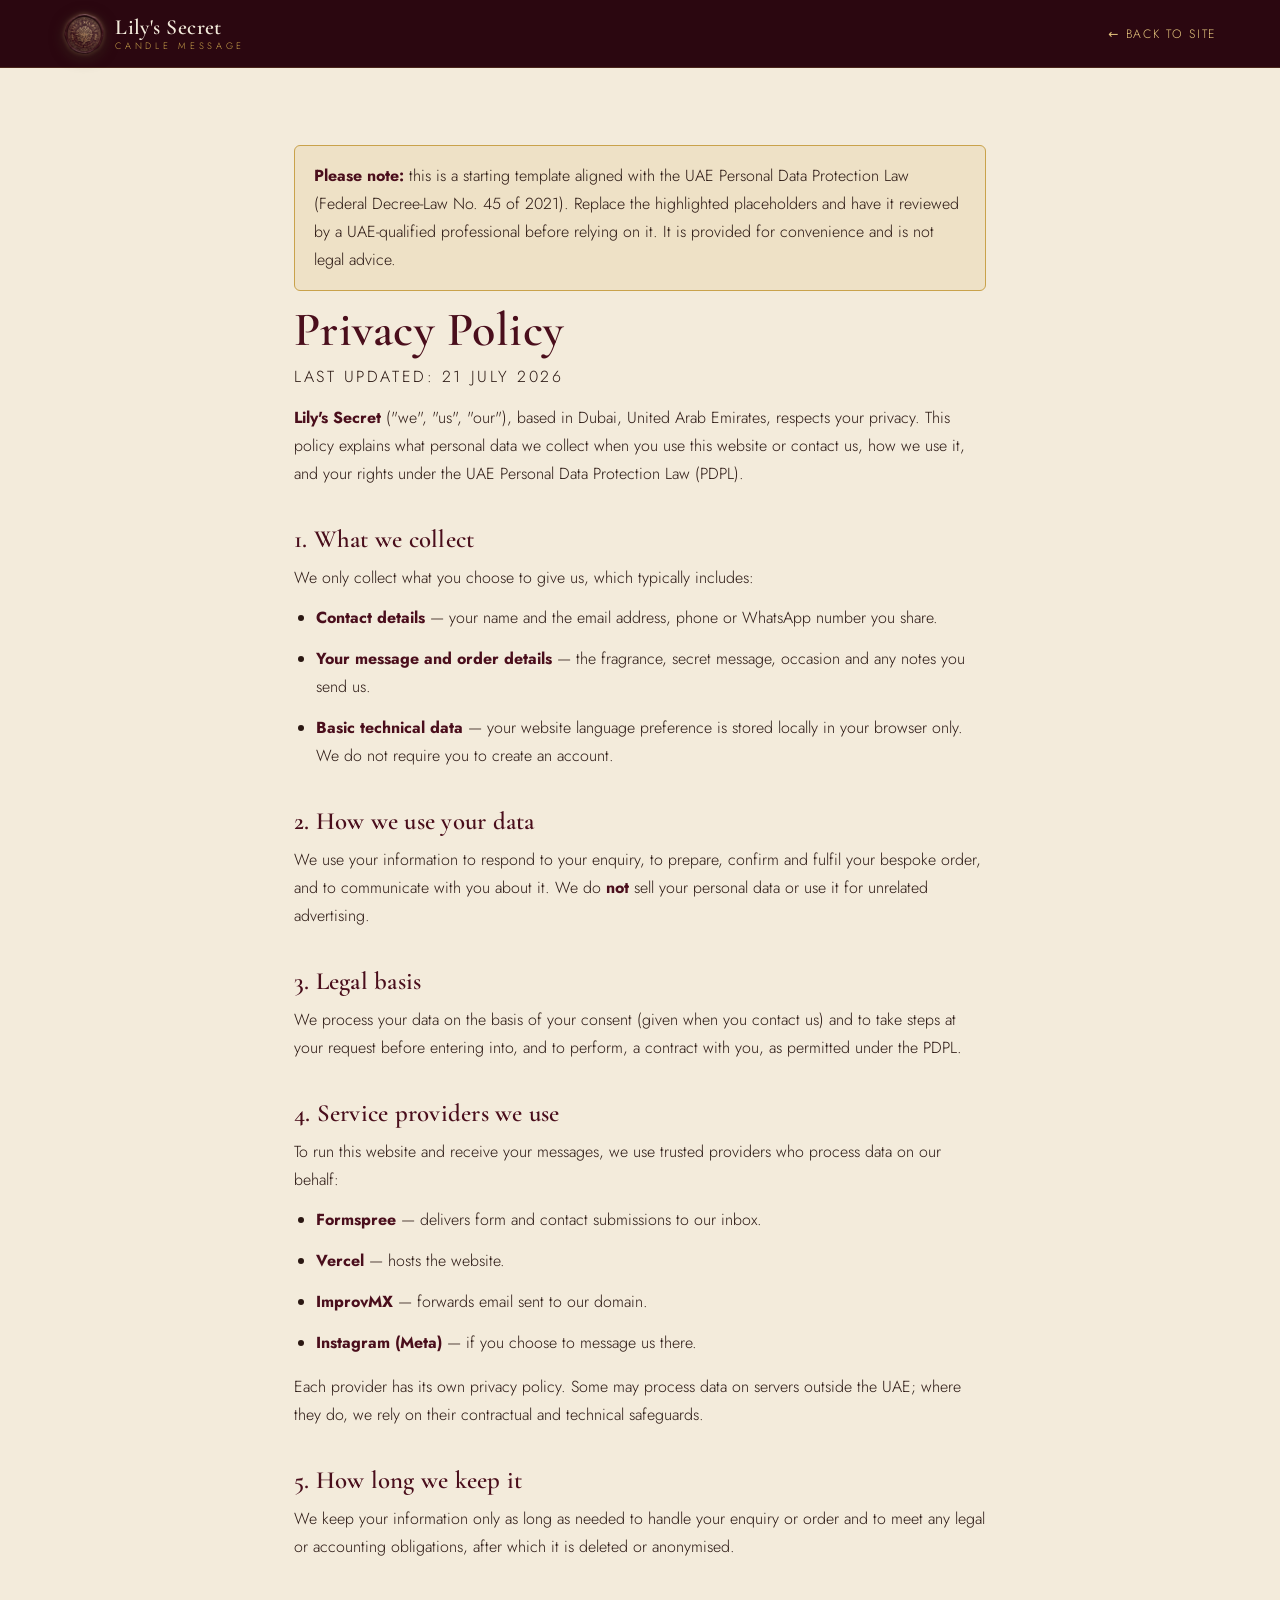
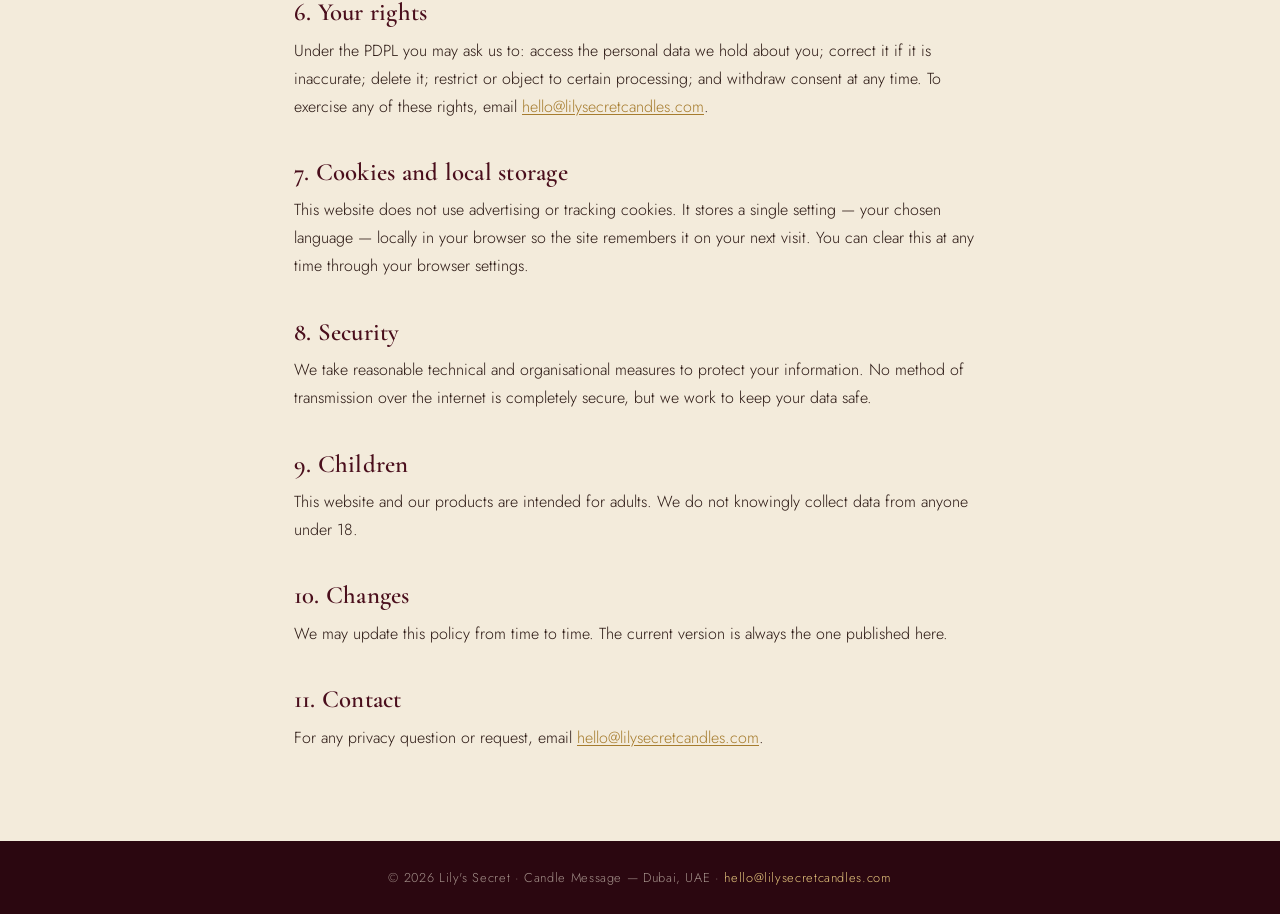
==== privacy.html @ 2958612f "Add SEO foundation, Dubai legal pages, and WhatsApp integration SEO (/seo, /seo-geo, /seo-schema, /a" ====
<!DOCTYPE html>
<html lang="en">
<head>
<meta charset="UTF-8" />
<meta name="viewport" content="width=device-width, initial-scale=1.0" />
<title>Privacy Policy — Lily's Secret</title>
<meta name="description" content="How Lily's Secret collects and uses personal data, in line with the UAE Personal Data Protection Law. Dubai, United Arab Emirates." />
<meta name="robots" content="index, follow" />
<meta name="theme-color" content="#4A0E1C" />
<link rel="canonical" href="https://www.lilysecretcandles.com/privacy.html" />
<link rel="icon" href="assets/images/logo-seal.png" />
<link rel="preconnect" href="https://fonts.googleapis.com" />
<link rel="preconnect" href="https://fonts.gstatic.com" crossorigin />
<link href="https://fonts.googleapis.com/css2?family=Cormorant+Garamond:ital,wght@0,500;0,600;1,500&family=Jost:wght@300;400;500&display=swap" rel="stylesheet" />
<link rel="stylesheet" href="css/styles.css" />
</head>
<body>
<header class="legal-head">
  <a class="brand" href="/" aria-label="Lily's Secret home">
    <span class="brand__seal" aria-hidden="true"><img src="assets/images/logo-seal.png" alt="" /></span>
    <span class="brand__word"><span class="brand__name">Lily's Secret</span><span class="brand__tag">Candle Message</span></span>
  </a>
  <a class="legal-back" href="/">← Back to site</a>
</header>

<main class="legal">
  <div class="legal__wrap">
    <p class="legal__note"><strong>Please note:</strong> this is a starting template aligned with the UAE Personal Data Protection Law (Federal Decree-Law No. 45 of 2021). Replace the highlighted placeholders and have it reviewed by a UAE-qualified professional before relying on it. It is provided for convenience and is not legal advice.</p>

    <h1>Privacy Policy</h1>
    <p class="legal__updated">Last updated: 21 July 2026</p>

    <p><strong>Lily's Secret</strong> ("we", "us", "our"), based in Dubai, United Arab Emirates, respects your privacy. This policy explains what personal data we collect when you use this website or contact us, how we use it, and your rights under the UAE Personal Data Protection Law (PDPL).</p>

    <h2>1. What we collect</h2>
    <p>We only collect what you choose to give us, which typically includes:</p>
    <ul>
      <li><strong>Contact details</strong> — your name and the email address, phone or WhatsApp number you share.</li>
      <li><strong>Your message and order details</strong> — the fragrance, secret message, occasion and any notes you send us.</li>
      <li><strong>Basic technical data</strong> — your website language preference is stored locally in your browser only. We do not require you to create an account.</li>
    </ul>

    <h2>2. How we use your data</h2>
    <p>We use your information to respond to your enquiry, to prepare, confirm and fulfil your bespoke order, and to communicate with you about it. We do <strong>not</strong> sell your personal data or use it for unrelated advertising.</p>

    <h2>3. Legal basis</h2>
    <p>We process your data on the basis of your consent (given when you contact us) and to take steps at your request before entering into, and to perform, a contract with you, as permitted under the PDPL.</p>

    <h2>4. Service providers we use</h2>
    <p>To run this website and receive your messages, we use trusted providers who process data on our behalf:</p>
    <ul>
      <li><strong>Formspree</strong> — delivers form and contact submissions to our inbox.</li>
      <li><strong>Vercel</strong> — hosts the website.</li>
      <li><strong>ImprovMX</strong> — forwards email sent to our domain.</li>
      <li><strong>Instagram (Meta)</strong> — if you choose to message us there.</li>
    </ul>
    <p>Each provider has its own privacy policy. Some may process data on servers outside the UAE; where they do, we rely on their contractual and technical safeguards.</p>

    <h2>5. How long we keep it</h2>
    <p>We keep your information only as long as needed to handle your enquiry or order and to meet any legal or accounting obligations, after which it is deleted or anonymised.</p>

    <h2>6. Your rights</h2>
    <p>Under the PDPL you may ask us to: access the personal data we hold about you; correct it if it is inaccurate; delete it; restrict or object to certain processing; and withdraw consent at any time. To exercise any of these rights, email <a href="mailto:hello@lilysecretcandles.com">hello@lilysecretcandles.com</a>.</p>

    <h2>7. Cookies and local storage</h2>
    <p>This website does not use advertising or tracking cookies. It stores a single setting — your chosen language — locally in your browser so the site remembers it on your next visit. You can clear this at any time through your browser settings.</p>

    <h2>8. Security</h2>
    <p>We take reasonable technical and organisational measures to protect your information. No method of transmission over the internet is completely secure, but we work to keep your data safe.</p>

    <h2>9. Children</h2>
    <p>This website and our products are intended for adults. We do not knowingly collect data from anyone under 18.</p>

    <h2>10. Changes</h2>
    <p>We may update this policy from time to time. The current version is always the one published here.</p>

    <h2>11. Contact</h2>
    <p>For any privacy question or request, email <a href="mailto:hello@lilysecretcandles.com">hello@lilysecretcandles.com</a>.</p>
  </div>
</main>

<footer class="legal-foot">© 2026 Lily's Secret · Candle Message — Dubai, UAE · <a href="mailto:hello@lilysecretcandles.com">hello@lilysecretcandles.com</a></footer>
</body>
</html>
---- css/styles.css ----
/* =========================================================
   LILY'S SECRET — "Sealed-Letter Luxury"
   Deep wine · antique gold · cream · candle-glow
   ========================================================= */

:root{
  /* Brand palette (from brand PDFs) */
  --wine-900:#2B0710;
  --wine-800:#3A0A15;
  --wine-700:#4A0E1C;   /* primary burgundy */
  --wine-600:#5E1626;
  --wine-500:#732033;

  --cream:#F3EBDB;
  --cream-100:#FBF6EC;
  --cream-200:#EDE2CD;

  --gold:#C9A24B;
  --gold-bright:#E6C67E;
  --gold-deep:#A67C2E;

  --ink:#2A1712;        /* warm near-black on cream */
  --ink-soft:#5c463c;

  /* semantic */
  --bg:var(--cream);
  --text:var(--ink);

  --font-display:"Cormorant Garamond", Georgia, serif;
  --font-body:"Jost", system-ui, sans-serif;

  --wrap:1200px;
  --gutter:clamp(20px,5vw,64px);
  --radius:4px;

  --ease:cubic-bezier(.22,.61,.36,1);
  --shadow-soft:0 20px 50px -20px rgba(43,7,16,.35);
  --shadow-lift:0 30px 70px -25px rgba(43,7,16,.5);
}

/* ---------- reset ---------- */
*,*::before,*::after{box-sizing:border-box;margin:0;padding:0}
html{scroll-behavior:smooth;-webkit-text-size-adjust:100%}
@media (prefers-reduced-motion:reduce){html{scroll-behavior:auto}}
body{
  font-family:var(--font-body);
  background:var(--bg);
  color:var(--text);
  line-height:1.65;
  font-weight:300;
  overflow-x:hidden;
  -webkit-font-smoothing:antialiased;
}
img{max-width:100%;display:block;height:auto}
a{color:inherit;text-decoration:none}
button{font-family:inherit;cursor:pointer;border:none;background:none;color:inherit}
::selection{background:var(--gold);color:var(--wine-900)}

/* ---------- type ---------- */
h1,h2,h3,h4{font-family:var(--font-display);font-weight:600;line-height:1.06;letter-spacing:.01em}
em{font-style:italic}

.eyebrow{
  font-family:var(--font-body);
  font-size:.72rem;font-weight:500;
  letter-spacing:.34em;text-transform:uppercase;
  color:var(--gold-deep);
  display:inline-block;
}
.eyebrow--gold{color:var(--gold-bright)}

.seal-text{font-family:var(--font-body);font-size:6.4px;font-weight:500;letter-spacing:2.6px;text-anchor:middle}
.seal-svg{width:100%;height:100%;display:block}

.wrap{max-width:var(--wrap);margin-inline:auto;padding-inline:var(--gutter);width:100%}

/* ---------- buttons ---------- */
.btn{
  display:inline-flex;align-items:center;gap:.5em;
  font-family:var(--font-body);font-weight:500;
  font-size:.82rem;letter-spacing:.13em;text-transform:uppercase;
  padding:1.05em 1.9em;border-radius:var(--radius);
  transition:transform .4s var(--ease), box-shadow .4s var(--ease), background .4s var(--ease), color .4s var(--ease);
  position:relative;white-space:nowrap;
}
.btn--gold{
  background:linear-gradient(160deg,var(--gold-bright),var(--gold) 55%,var(--gold-deep));
  color:var(--wine-900);
  box-shadow:0 10px 26px -10px rgba(166,124,46,.7);
}
.btn--gold:hover{transform:translateY(-3px);box-shadow:0 18px 40px -12px rgba(166,124,46,.85)}
.btn--ghost{
  border:1px solid var(--wine-700);color:var(--wine-700);
}
.btn--ghost:hover{background:var(--wine-700);color:var(--cream);transform:translateY(-3px)}
.btn--ghost-light{border-color:var(--gold);color:var(--gold-bright)}
.btn--ghost-light:hover{background:var(--gold);color:var(--wine-900)}
.btn:focus-visible,a:focus-visible,input:focus-visible,textarea:focus-visible,button:focus-visible{
  outline:2px solid var(--gold-bright);outline-offset:3px;
}

/* ---------- reveal animation (progressive enhancement) ---------- */
/* Only hide when JS is active, so no-JS / JS-error users still see content */
.js .reveal{opacity:0;transform:translateY(28px);transition:opacity .9s var(--ease), transform .9s var(--ease)}
.js .reveal.in{opacity:1;transform:none}
@media (prefers-reduced-motion:reduce){.js .reveal{opacity:1;transform:none;transition:none}}

/* =========================================================
   RIBBON
   ========================================================= */
.ribbon{
  background:linear-gradient(90deg,var(--wine-800),var(--wine-600),var(--wine-800));
  color:var(--cream);position:relative;z-index:60;
  font-size:.8rem;letter-spacing:.04em;
  border-bottom:1px solid rgba(201,162,75,.28);
}
.ribbon__inner{
  display:flex;align-items:center;justify-content:center;gap:.7em;
  padding:.6em 2.6em;text-align:center;flex-wrap:wrap;
}
.ribbon__spark{color:var(--gold-bright)}
.ribbon strong{color:var(--gold-bright);font-weight:600}
.ribbon__link{
  color:var(--gold-bright);border-bottom:1px solid currentColor;padding-bottom:1px;
  font-weight:500;transition:color .3s;
}
.ribbon__link:hover{color:#fff}
.ribbon__close{
  position:absolute;right:.7em;top:50%;transform:translateY(-50%);
  color:var(--cream);font-size:1.3rem;line-height:1;opacity:.6;transition:opacity .3s;
  width:1.6em;height:1.6em;
}
.ribbon__close:hover{opacity:1}
.ribbon.hide{display:none}

/* =========================================================
   HEADER
   ========================================================= */
.header{
  position:sticky;top:0;z-index:50;
  background:rgba(74,14,28,.0);
  transition:background .5s var(--ease), box-shadow .5s var(--ease), padding .4s var(--ease);
}
.header.scrolled{
  background:rgba(43,7,16,.92);
  backdrop-filter:blur(12px);
  box-shadow:0 12px 30px -18px rgba(0,0,0,.7);
  border-bottom:1px solid rgba(201,162,75,.18);
}
.header__inner{
  max-width:1320px;margin-inline:auto;padding:1.1rem var(--gutter);
  display:flex;align-items:center;gap:2rem;
}
.brand{display:flex;align-items:center;gap:.7rem}
.brand__seal{width:46px;height:46px;flex:none;filter:drop-shadow(0 3px 8px rgba(0,0,0,.4)) drop-shadow(0 0 2px rgba(230,198,126,.4))}
.brand__seal img,.summary__seal img,.footer .brand__seal img{width:100%;height:100%;object-fit:contain;display:block}
.brand__seal--lg{width:92px;height:92px}
.brand__word{display:flex;flex-direction:column;line-height:1}
/* Header sits on cream at the very top, then flips to a dark bar once scrolled.
   Text colour flips with it so it's always legible. */
.brand__name{font-family:var(--font-display);font-weight:600;font-size:1.35rem;color:var(--wine-700);letter-spacing:.02em;transition:color .5s var(--ease)}
.header.scrolled .brand__name{color:var(--cream)}
.brand__tag{font-size:.58rem;letter-spacing:.4em;text-transform:uppercase;color:var(--gold-deep);margin-top:.25em;transition:color .5s var(--ease)}
.header.scrolled .brand__tag{color:var(--gold)}

.nav{display:flex;gap:2rem;margin-inline-start:auto}
.nav a{
  font-size:.82rem;letter-spacing:.1em;text-transform:uppercase;color:var(--wine-700);
  opacity:.9;position:relative;padding:.3em 0;transition:opacity .3s,color .5s var(--ease);
}
.header.scrolled .nav a{color:var(--cream);opacity:.82}
.nav a::after{content:"";position:absolute;left:0;bottom:0;width:0;height:1px;background:var(--gold);transition:width .35s var(--ease)}
.nav a:hover{opacity:1}
.nav a:hover::after{width:100%}
.header__cta{padding:.8em 1.4em;font-size:.74rem}

.nav-toggle{display:none;flex-direction:column;gap:5px;width:34px;height:34px;justify-content:center;align-items:center;margin-left:auto}
.nav-toggle span{width:24px;height:2px;background:var(--wine-700);transition:transform .35s var(--ease),opacity .3s,background .5s var(--ease)}
.header.scrolled .nav-toggle span{background:var(--cream)}
.nav-toggle[aria-expanded="true"] span:nth-child(1){transform:translateY(7px) rotate(45deg)}
.nav-toggle[aria-expanded="true"] span:nth-child(2){opacity:0}
.nav-toggle[aria-expanded="true"] span:nth-child(3){transform:translateY(-7px) rotate(-45deg)}

.nav-mobile{
  display:none;flex-direction:column;gap:.2rem;
  background:rgba(43,7,16,.98);backdrop-filter:blur(12px);
  padding:0 var(--gutter);max-height:0;overflow:hidden;transition:max-height .45s var(--ease),padding .45s var(--ease);
  border-bottom:1px solid rgba(201,162,75,.18);
}
.nav-mobile.open{max-height:460px;padding:1rem var(--gutter) 2rem}
.nav-mobile a{padding:.9rem 0;color:var(--cream);letter-spacing:.1em;text-transform:uppercase;font-size:.9rem;border-bottom:1px solid rgba(201,162,75,.12)}
.nav-mobile .btn{margin-top:1.2rem;justify-content:center}

/* ---------- Language switcher ---------- */
.lang{position:relative}
.lang__btn{
  display:flex;align-items:center;gap:.45rem;
  padding:.5rem .7rem;border:1px solid rgba(74,14,28,.25);border-radius:40px;
  color:var(--wine-700);font-size:.74rem;font-weight:500;letter-spacing:.06em;
  transition:color .5s var(--ease),border-color .5s var(--ease),background .3s;
}
.header.scrolled .lang__btn{color:var(--cream);border-color:rgba(201,162,75,.35)}
.lang__btn:hover{border-color:var(--gold)}
.lang__globe{width:16px;height:16px;flex:none}
.lang__cur{min-width:1.4em;text-align:center}
.lang__chev{width:9px;height:6px;transition:transform .3s var(--ease)}
.lang.open .lang__chev{transform:rotate(180deg)}
.lang__menu{
  position:absolute;top:calc(100% + .6rem);inset-inline-end:0;z-index:70;
  min-width:170px;list-style:none;
  background:var(--wine-900);border:1px solid rgba(201,162,75,.35);border-radius:8px;
  padding:.4rem;box-shadow:var(--shadow-lift);
  opacity:0;visibility:hidden;transform:translateY(-8px);
  transition:opacity .28s var(--ease),transform .28s var(--ease),visibility .28s;
}
.lang.open .lang__menu{opacity:1;visibility:visible;transform:none}
.lang__menu button{
  display:block;width:100%;text-align:start;
  padding:.62rem .8rem;border-radius:5px;color:rgba(243,235,219,.82);
  font-size:.9rem;letter-spacing:.02em;transition:background .2s,color .2s;
}
.lang__menu button:hover{background:rgba(201,162,75,.14);color:var(--gold-bright)}
.lang__menu button[aria-selected="true"]{color:var(--wine-900);background:linear-gradient(160deg,var(--gold-bright),var(--gold))}

/* =========================================================
   HERO
   ========================================================= */
.hero{
  position:relative;background:var(--wine-800);color:var(--cream);
  overflow:hidden;isolation:isolate;
  padding:clamp(3rem,7vw,6rem) 0 clamp(4rem,8vw,7rem);
  margin-top:-1px;
}
.hero__glow{
  position:absolute;inset:0;z-index:-2;
  background:
    radial-gradient(60% 55% at 72% 38%, rgba(230,198,126,.22), transparent 60%),
    radial-gradient(80% 80% at 20% 0%, rgba(115,32,51,.55), transparent 60%),
    linear-gradient(180deg,var(--wine-900),var(--wine-800) 45%,var(--wine-700));
}
.hero__grain,.secret__grain,.craft__grain,.create__grain,.footer__grain{
  position:absolute;inset:0;z-index:-1;pointer-events:none;opacity:.5;
  background-image:url("data:image/svg+xml,%3Csvg xmlns='http://www.w3.org/2000/svg' width='140' height='140'%3E%3Cfilter id='n'%3E%3CfeTurbulence type='fractalNoise' baseFrequency='.9' numOctaves='2'/%3E%3C/filter%3E%3Crect width='100%25' height='100%25' filter='url(%23n)' opacity='.5'/%3E%3C/svg%3E");
  mix-blend-mode:overlay;
}
.hero__inner{
  max-width:1320px;margin-inline:auto;padding-inline:var(--gutter);
  display:grid;grid-template-columns:1.05fr .95fr;gap:clamp(2rem,5vw,5rem);align-items:center;
}
.hero__copy{max-width:36ch}
.hero__title{
  font-size:clamp(2.7rem,6vw,5.2rem);font-weight:500;margin:1rem 0 1.4rem;
  letter-spacing:.005em;
}
.hero__title em{color:var(--gold-bright);font-weight:500}
.hero__lead{font-size:clamp(1.02rem,1.3vw,1.22rem);color:rgba(243,235,219,.82);max-width:44ch;font-weight:300}
.hero__actions{display:flex;gap:1rem;margin:2.2rem 0 2rem;flex-wrap:wrap}
.hero__seals{display:flex;align-items:center;gap:1rem;font-size:.72rem;letter-spacing:.22em;text-transform:uppercase;color:rgba(230,198,126,.75)}
.hero__seals i{opacity:.5}

.hero__media{position:relative}
.hero__frame{
  position:relative;border-radius:6px;overflow:hidden;
  border:1px solid rgba(201,162,75,.35);
  box-shadow:var(--shadow-lift), 0 0 0 8px rgba(201,162,75,.06);
  aspect-ratio:4/5;
}
.hero__frame::after{content:"";position:absolute;inset:0;background:radial-gradient(70% 50% at 50% 30%,transparent,rgba(43,7,16,.35));pointer-events:none}
.hero__frame img{width:100%;height:100%;object-fit:cover;object-position:center 42%}
.hero__cap{
  position:absolute;bottom:-1.1rem;left:50%;transform:translateX(-50%);
  background:var(--wine-900);border:1px solid rgba(201,162,75,.4);
  color:var(--gold-bright);font-size:.66rem;letter-spacing:.24em;text-transform:uppercase;
  padding:.6em 1.4em;border-radius:40px;white-space:nowrap;box-shadow:var(--shadow-soft);
}

/* =========================================================
   SECTIONS (shared)
   ========================================================= */
.section{padding:clamp(4.5rem,9vw,8rem) 0;position:relative}
.section__head{max-width:60ch;margin:0 auto clamp(2.5rem,5vw,4rem);text-align:center}
.section__title{font-size:clamp(2.1rem,4.6vw,3.6rem);margin:.6rem 0 .8rem;color:var(--wine-700)}
.section__sub{color:var(--ink-soft);font-size:1.06rem;max-width:52ch;margin-inline:auto}
.section__head--light .section__title{color:var(--cream)}
.section__head--light .section__sub{color:rgba(243,235,219,.8)}

/* ---------- Promise ---------- */
.promise{background:var(--cream)}
.pillars{display:grid;grid-template-columns:repeat(3,1fr);gap:clamp(1.5rem,3vw,2.5rem)}
.pillar{text-align:center;padding:2.5rem 1.5rem;position:relative}
.pillar::before{content:"";position:absolute;inset:0;border:1px solid var(--cream-200);border-radius:var(--radius);transition:border-color .4s,transform .4s,box-shadow .4s}
.pillar:hover::before{border-color:var(--gold);transform:translateY(-4px);box-shadow:var(--shadow-soft)}
.pillar__icon{
  width:76px;height:76px;margin:0 auto 1.4rem;border-radius:50%;
  background:radial-gradient(circle at 35% 30%,var(--wine-600),var(--wine-800));
  display:grid;place-items:center;color:var(--gold-bright);
  border:1px solid rgba(201,162,75,.5);box-shadow:inset 0 0 20px rgba(0,0,0,.3);
}
.pillar__icon svg{width:40px;height:40px}
.pillar h3{font-size:1.6rem;color:var(--wine-700);margin-bottom:.5rem}
.pillar p{color:var(--ink-soft);max-width:26ch;margin-inline:auto}

/* =========================================================
   THE SECRET — interactive
   ========================================================= */
.secret{background:var(--wine-800);color:var(--cream);overflow:hidden;isolation:isolate}
.secret__grain{opacity:.4}
.secret__wrap{position:relative}
.reveal-lab{
  display:grid;grid-template-columns:minmax(0,420px) 1fr;gap:clamp(2rem,5vw,5rem);
  align-items:center;max-width:960px;margin-inline:auto;
}

/* candle illustration — realistic lit jar candle */
.candle{position:relative;width:min(300px,74vw);margin:0 auto;aspect-ratio:3/4}

/* ambient warm glow cast when lit */
.candle__glow{
  position:absolute;left:50%;top:32%;width:160%;height:125%;
  transform:translate(-50%,-50%);z-index:0;border-radius:50%;pointer-events:none;
  background:radial-gradient(closest-side,rgba(255,180,86,.42),rgba(255,150,60,.14) 46%,transparent 72%);
  opacity:0;transition:opacity 1.3s var(--ease);filter:blur(4px);
}
.candle.lit .candle__glow{opacity:1}

/* glass jar */
.candle__jar{
  position:absolute;left:0;right:0;bottom:0;top:15%;z-index:2;
  border-radius:16px 16px 22px 22px/12px 12px 30px 30px;
}
.candle__inner{
  position:absolute;inset:0;overflow:hidden;border-radius:inherit;
  background:linear-gradient(100deg,rgba(255,255,255,.16),rgba(255,255,255,.03) 22%,rgba(255,255,255,.12) 50%,rgba(255,255,255,.02) 74%,rgba(255,255,255,.10));
  border:1.5px solid rgba(255,255,255,.22);
  box-shadow:inset 0 0 30px rgba(255,255,255,.05), var(--shadow-lift);
}

/* wax body */
.candle__wax{
  position:absolute;left:0;right:0;bottom:0;height:80%;
  background:linear-gradient(180deg,#f3e7ce 0%,#eaddbf 46%,#e0d0ac 100%);
  box-shadow:inset 16px 0 26px rgba(255,246,224,.55),inset -16px 0 26px rgba(150,110,60,.16);
  transition:filter 1.2s var(--ease);
}
.candle.lit .candle__wax{filter:brightness(1.07) saturate(1.05)}
.candle__wax::before{
  content:"";position:absolute;top:-4%;left:0;right:0;height:9%;border-radius:50%;
  background:radial-gradient(ellipse at 50% 60%,#f7ecd6,#e7d6b4 72%,#d8c49c);
}

/* molten pool at the wax surface */
.candle__pool{
  position:absolute;top:-3%;left:16%;right:16%;height:10%;border-radius:50%;z-index:2;
  background:radial-gradient(ellipse at 50% 45%,#f6ecd6,#e4d2ac 70%,#d3bd93);
  box-shadow:inset 0 2px 5px rgba(150,110,60,.35);
  transition:background 1s,box-shadow 1s;
}
.candle.lit .candle__pool{
  background:radial-gradient(ellipse at 50% 45%,#fff2d4,#f0dcac 58%,#e2c78d);
  box-shadow:inset 0 2px 7px rgba(150,100,50,.4),0 0 20px rgba(255,190,110,.55);
}

/* burgundy label on the glass */
.candle__label{
  position:absolute;left:50%;top:37%;transform:translateX(-50%);z-index:3;
  width:62%;text-align:center;border:1.5px solid var(--gold);border-radius:3px;
  background:linear-gradient(160deg,#5b1224,#401019);color:var(--gold-bright);padding:.7rem .5rem;
  box-shadow:0 2px 10px rgba(0,0,0,.28);transition:opacity .8s var(--ease);
}
.candle.lit .candle__label{opacity:0}
.candle__label-brand{font-size:.5rem;letter-spacing:.24em;display:block;margin-bottom:.4rem;color:var(--gold)}
.candle__label-line{font-family:var(--font-display);font-size:.66rem;line-height:1.25;text-transform:uppercase;letter-spacing:.05em}

/* the revealed secret message */
.candle__msg{
  position:absolute;left:50%;bottom:16%;transform:translateX(-50%);z-index:4;
  width:84%;text-align:center;color:var(--wine-800);
  opacity:0;transition:opacity .5s var(--ease);   /* fast, crisp fade-out on blow-out */
  padding:1.2rem .6rem;border-radius:46%/38%;
  background:radial-gradient(58% 92% at 50% 50%,rgba(255,243,214,.99),rgba(255,239,203,.82) 48%,rgba(255,239,203,.35) 68%,transparent 82%);
}
.candle.lit .candle__msg{opacity:1;transition:opacity 1.1s var(--ease) .9s}  /* slow, delayed reveal */
.candle__fleur{color:var(--wine-600);font-size:1rem;display:block;line-height:1}
.candle__message{font-family:var(--font-display);font-style:italic;font-size:1.16rem;line-height:1.34;margin:.4rem 0;color:var(--wine-800)}

/* glass rim (the opening) */
.candle__rim{
  position:absolute;top:-1.5%;left:4%;right:4%;height:8%;z-index:5;border-radius:50%;
  background:linear-gradient(180deg,rgba(255,255,255,.32),rgba(255,255,255,.04));
  border:1.5px solid rgba(255,255,255,.28);
  box-shadow:inset 0 3px 6px rgba(255,255,255,.3),inset 0 -5px 9px rgba(120,80,40,.16);
}
/* glass front reflections */
.candle__gloss{
  position:absolute;inset:0;z-index:6;border-radius:inherit;pointer-events:none;
  background:
    linear-gradient(90deg,rgba(255,255,255,.4),rgba(255,255,255,0) 9%),
    linear-gradient(90deg,rgba(255,255,255,0) 84%,rgba(255,255,255,.1) 91%,rgba(255,255,255,0));
  opacity:.8;
}

/* wick */
.candle__wick{
  position:absolute;left:50%;top:14%;transform:translateX(-50%);z-index:5;
  width:3px;height:6%;border-radius:2px;background:linear-gradient(#241610,#4a2f1c);
}

/* flame */
.candle__flame{
  position:absolute;left:50%;top:1%;transform:translateX(-50%) scale(0);
  transform-origin:bottom center;transition:transform .5s var(--ease);z-index:5;
  width:26px;height:54px;pointer-events:none;
}
.candle.lit .candle__flame{transform:translateX(-50%) scale(1)}
.candle__flame::before{
  content:"";position:absolute;left:50%;top:44%;transform:translate(-50%,-50%);
  width:130px;height:155px;border-radius:50%;
  background:radial-gradient(circle,rgba(255,174,74,.5),rgba(255,140,44,.13) 46%,transparent 70%);
  filter:blur(3px);
}
.candle__flame i{
  position:absolute;inset:0;border-radius:50% 50% 50% 50%/62% 62% 40% 40%;
  background:radial-gradient(ellipse at 50% 74%,#fff 0 7%,#ffe6a0 20%,#ffb43c 48%,#ff7a1a 72%,#dd460d 94%);
  box-shadow:0 -2px 12px rgba(255,150,40,.6);
  animation:flick 1.4s ease-in-out infinite alternate;transform-origin:50% 92%;
}
.candle__flame i::after{
  content:"";position:absolute;left:50%;bottom:0;transform:translateX(-50%);
  width:54%;height:30%;border-radius:50%;
  background:radial-gradient(ellipse at 50% 35%,rgba(130,170,255,.85),rgba(90,130,255,.2) 68%,transparent);
  mix-blend-mode:screen;
}
@keyframes flick{
  0%{transform:scaleY(1) scaleX(1) rotate(-1.5deg);opacity:.95}
  50%{transform:scaleY(1.09) scaleX(.93) rotate(1.5deg);opacity:1}
  100%{transform:scaleY(.97) scaleX(1.03) rotate(-1deg);opacity:.9}
}
@media (prefers-reduced-motion:reduce){.candle__flame i{animation:none}.candle__msg{transition-duration:.4s}}

.reveal-lab__side{max-width:40ch}
.reveal-lab__hint{color:var(--gold-bright);font-family:var(--font-display);font-style:italic;font-size:1.5rem;margin-bottom:1.2rem}
.reveal-lab__side .btn{margin-right:.6rem;margin-bottom:1.6rem}
.reveal-lab__list{list-style:none;display:grid;gap:.7rem;margin:.5rem 0 1.4rem;border-top:1px solid rgba(201,162,75,.22);padding-top:1.4rem}
.reveal-lab__list li{font-family:var(--font-display);font-style:italic;font-size:1.05rem;color:rgba(243,235,219,.82);padding-left:1.4rem;position:relative}
.reveal-lab__list li::before{content:"⚜";position:absolute;left:0;color:var(--gold);font-size:.8rem;top:.15em}
.reveal-lab__note{font-size:.85rem;color:rgba(243,235,219,.55);letter-spacing:.02em}

/* real message-disc photography */
.disc-gallery{
  display:grid;grid-template-columns:repeat(3,1fr);gap:clamp(1rem,2.5vw,1.8rem);
  max-width:960px;margin:clamp(3rem,6vw,5rem) auto 0;
}
.disc{position:relative;border-radius:8px;overflow:hidden;border:1px solid rgba(201,162,75,.3);background:var(--cream-100);box-shadow:var(--shadow-lift);transition:transform .45s var(--ease),border-color .45s}
.disc:hover{transform:translateY(-6px);border-color:var(--gold)}
.disc img{width:100%;aspect-ratio:4/5;object-fit:cover;object-position:center}
.disc figcaption{
  position:absolute;left:0;right:0;bottom:0;
  padding:1.4rem 1rem .9rem;
  font-family:var(--font-display);font-style:italic;font-size:1.02rem;line-height:1.3;
  color:var(--cream);text-align:center;
  background:linear-gradient(to top,rgba(43,7,16,.92),rgba(43,7,16,.55) 60%,transparent);
}

/* =========================================================
   HOW IT WORKS
   ========================================================= */
.how{background:var(--cream-100)}
.how__grid{display:grid;grid-template-columns:1fr 1fr;gap:clamp(2rem,5vw,4.5rem);align-items:center}
.steps{list-style:none;display:grid;gap:1.4rem}
.step{
  display:flex;gap:1.5rem;align-items:flex-start;padding:1.7rem;
  background:var(--cream);border:1px solid var(--cream-200);border-radius:var(--radius);
  transition:transform .4s var(--ease),box-shadow .4s var(--ease),border-color .4s;
}
.step:hover{transform:translateX(6px);box-shadow:var(--shadow-soft);border-color:var(--gold)}
.step__num{
  font-family:var(--font-display);font-size:1.9rem;color:var(--gold);line-height:1;font-weight:500;
  flex:none;letter-spacing:.08em;min-width:2.6rem;padding-top:.15rem;
  display:flex;flex-direction:column;align-items:center;gap:.55rem;
}
.step__num::after{content:"";width:1.5rem;height:1px;background:var(--gold);opacity:.5}
.step h3{font-size:1.45rem;color:var(--wine-700);margin-bottom:.25rem}
.step p{color:var(--ink-soft);font-size:.98rem}
.how__media{border-radius:6px;overflow:hidden;box-shadow:var(--shadow-lift);border:1px solid var(--cream-200)}
.how__media img{width:100%}

/* =========================================================
   FRAGRANCES
   ========================================================= */
.fragrances{background:var(--cream)}
.frag-grid{display:grid;grid-template-columns:repeat(4,1fr);gap:1.2rem}
.frag{
  position:relative;padding:2.2rem 1.6rem;border-radius:var(--radius);
  background:var(--cream-100);border:1px solid var(--cream-200);
  overflow:hidden;transition:transform .45s var(--ease),box-shadow .45s var(--ease),border-color .45s;
}
.frag::after{content:"";position:absolute;left:0;right:0;bottom:0;height:3px;background:linear-gradient(90deg,var(--gold-deep),var(--gold-bright));transform:scaleX(0);transform-origin:left;transition:transform .5s var(--ease)}
.frag:hover{transform:translateY(-6px);box-shadow:var(--shadow-lift);border-color:transparent}
.frag:hover::after{transform:scaleX(1)}
.frag__ico{
  width:60px;height:60px;border-radius:50%;margin-bottom:1.2rem;
  background:radial-gradient(circle at 35% 30%,var(--wine-600),var(--wine-800));
  border:1px solid rgba(201,162,75,.45);display:grid;place-items:center;color:var(--gold-bright);
  box-shadow:inset 0 0 16px rgba(0,0,0,.35);
}
.frag__ico svg{width:32px;height:32px}
.frag__name{font-size:1.5rem;color:var(--wine-700);line-height:1.05}
.frag__fam{font-size:.64rem;letter-spacing:.2em;text-transform:uppercase;color:var(--gold-deep);margin:.4rem 0 .8rem;display:block}
.frag__desc{font-size:.92rem;color:var(--ink-soft)}
.frag__alt{font-family:var(--font-display);font-style:italic;color:var(--gold-deep);font-size:.9rem;margin-top:.9rem;opacity:.8}

/* =========================================================
   CRAFT
   ========================================================= */
.craft{background:var(--wine-800);color:var(--cream);overflow:hidden;isolation:isolate}
.craft__grain{opacity:.4}
.craft__wrap{position:relative;display:grid;grid-template-columns:1fr 1fr;gap:clamp(2rem,5vw,4.5rem);align-items:center}
.craft__intro{max-width:44ch}
/* Craft sits on a dark background — its heading/sub must be light, not the default wine */
.craft__intro .section__title{color:var(--cream)}
.craft__intro .section__sub{color:rgba(243,235,219,.82)}
.craft__photo{margin-top:2rem;border-radius:6px;overflow:hidden;border:1px solid rgba(201,162,75,.4);box-shadow:var(--shadow-lift)}
.craft__photo img{width:100%;height:auto;display:block}
.craft__list{display:grid;gap:1rem}
.craft__item{
  display:grid;grid-template-columns:auto 1fr;gap:1.2rem 1.4rem;align-items:baseline;
  padding:1.6rem 1.8rem;border:1px solid rgba(201,162,75,.22);border-radius:var(--radius);
  background:rgba(255,255,255,.02);transition:border-color .4s,background .4s,transform .4s;
}
.craft__item:hover{border-color:var(--gold);background:rgba(201,162,75,.06);transform:translateX(6px)}
.craft__k{font-family:var(--font-display);font-size:1.4rem;color:var(--gold);grid-row:span 2}
.craft__item h3{font-size:1.35rem;color:var(--cream)}
.craft__item p{color:rgba(243,235,219,.72);font-size:.95rem;grid-column:2}

/* =========================================================
   OCCASIONS
   ========================================================= */
.occasions{background:var(--cream)}
.occ-grid{display:grid;grid-template-columns:repeat(3,1fr);gap:1.2rem}
.occ{
  display:flex;gap:1.3rem;align-items:center;padding:1.7rem 1.8rem;
  background:var(--wine-700);color:var(--cream);border-radius:var(--radius);
  transition:transform .45s var(--ease),box-shadow .45s var(--ease);
  position:relative;overflow:hidden;
}
.occ::before{content:"";position:absolute;inset:0;background:radial-gradient(120% 80% at 100% 0%,rgba(201,162,75,.18),transparent 60%);opacity:0;transition:opacity .45s}
.occ:hover{transform:translateY(-5px);box-shadow:var(--shadow-lift)}
.occ:hover::before{opacity:1}
.occ__ico{width:52px;height:52px;flex:none;border-radius:50%;border:1px solid var(--gold);display:grid;place-items:center;color:var(--gold-bright)}
.occ__ico svg{width:30px;height:30px}
.occ h3{font-size:1.35rem;color:var(--gold-bright);position:relative}
.occ p{font-size:.9rem;color:rgba(243,235,219,.78);position:relative}

/* =========================================================
   CREATE / BUILDER
   ========================================================= */
.create{background:var(--wine-900);color:var(--cream);overflow:hidden;isolation:isolate}
.create__grain{opacity:.4}
.builder{display:grid;grid-template-columns:1fr minmax(300px,360px);gap:clamp(1.6rem,4vw,3rem);align-items:start;position:relative}
.builder__main{display:grid;gap:1.4rem}
.bstep{
  border:1px solid rgba(201,162,75,.25);border-radius:6px;padding:1.8rem clamp(1.2rem,2.5vw,2rem);
  background:rgba(255,255,255,.02);
}
.bstep legend{
  font-family:var(--font-display);font-size:1.6rem;color:var(--cream);padding:0 .5rem;
  display:flex;align-items:baseline;gap:.8rem;
}
.bstep__k{font-family:var(--font-body);font-size:.66rem;letter-spacing:.26em;text-transform:uppercase;color:var(--gold-bright)}

.chip-grid{display:grid;grid-template-columns:repeat(auto-fill,minmax(150px,1fr));gap:.7rem;margin-top:1.3rem}
.chip-grid--msg{grid-template-columns:repeat(auto-fill,minmax(230px,1fr))}
.chip-grid--occ{grid-template-columns:repeat(auto-fill,minmax(120px,1fr))}
.chip{
  text-align:left;padding:.95rem 1.1rem;border:1px solid rgba(201,162,75,.3);border-radius:4px;
  background:rgba(255,255,255,.02);color:var(--cream);transition:border-color .3s,background .3s,transform .3s;
  display:flex;flex-direction:column;gap:.2rem;
}
.chip:hover{border-color:var(--gold);transform:translateY(-2px)}
.chip[aria-pressed="true"]{background:linear-gradient(160deg,rgba(201,162,75,.22),rgba(201,162,75,.08));border-color:var(--gold-bright);box-shadow:0 0 0 1px var(--gold-bright) inset}
.chip__t{font-family:var(--font-display);font-size:1.2rem;line-height:1.1}
.chip__s{font-size:.6rem;letter-spacing:.16em;text-transform:uppercase;color:var(--gold-bright);opacity:.85}
.chip--msg .chip__t{font-style:italic;font-size:1.02rem}
.chip--occ{align-items:center;text-align:center}
.chip--occ .chip__t{font-size:1.05rem}

/* fields */
.field{display:flex;flex-direction:column;gap:.45rem;margin-top:1.3rem}
.field__label{font-size:.68rem;letter-spacing:.2em;text-transform:uppercase;color:var(--gold-bright)}
.field__hint{font-size:.74rem;color:rgba(243,235,219,.5)}
.field-row{display:grid;grid-template-columns:1fr 1fr;gap:1.2rem}
input,textarea{
  font-family:var(--font-body);font-size:1rem;font-weight:300;color:var(--cream);
  background:rgba(255,255,255,.04);border:1px solid rgba(201,162,75,.3);border-radius:4px;
  padding:.85rem 1rem;transition:border-color .3s,background .3s;width:100%;resize:vertical;
}
input::placeholder,textarea::placeholder{color:rgba(243,235,219,.4)}
input:focus,textarea:focus{border-color:var(--gold-bright);background:rgba(255,255,255,.07)}

/* summary */
.summary{
  position:sticky;top:100px;
  background:linear-gradient(180deg,rgba(201,162,75,.08),rgba(255,255,255,.02));
  border:1px solid rgba(201,162,75,.4);border-radius:8px;padding:2rem 1.8rem;text-align:center;
  box-shadow:var(--shadow-lift);
}
.summary__seal{width:78px;height:78px;margin:0 auto .8rem;filter:drop-shadow(0 5px 12px rgba(0,0,0,.45)) drop-shadow(0 0 3px rgba(230,198,126,.5))}
.footer .brand__seal--lg{filter:drop-shadow(0 5px 14px rgba(0,0,0,.5)) drop-shadow(0 0 3px rgba(230,198,126,.45))}
.summary__title{font-size:1.7rem;color:var(--gold-bright);margin-bottom:1.2rem}
.summary__list{display:grid;gap:.9rem;text-align:left;margin-bottom:1.6rem}
.summary__list>div{border-bottom:1px dashed rgba(201,162,75,.28);padding-bottom:.7rem}
.summary__list dt{font-size:.62rem;letter-spacing:.2em;text-transform:uppercase;color:var(--gold-bright);opacity:.8;margin-bottom:.2rem}
.summary__list dd{font-family:var(--font-display);font-size:1.12rem;color:var(--cream);line-height:1.25}
.summary__list dd.filled{color:var(--gold-bright)}
.summary__cta{width:100%;justify-content:center}
.summary__ig{display:block;margin-top:.9rem;font-size:.8rem;color:var(--gold-bright);border-bottom:1px solid transparent;transition:border-color .3s}
.summary__ig:hover{border-color:currentColor}
.summary__fine{font-size:.72rem;color:rgba(243,235,219,.5);margin-top:1.1rem;line-height:1.5}

/* =========================================================
   FOOTER
   ========================================================= */
.footer{background:var(--wine-900);color:var(--cream);position:relative;overflow:hidden;isolation:isolate;padding-top:clamp(3.5rem,7vw,6rem)}
.footer__grain{opacity:.35}
.footer__wrap{position:relative;display:grid;grid-template-columns:1fr 1.4fr;gap:clamp(2rem,5vw,4rem);padding-bottom:3rem}
.footer__brand{display:flex;flex-direction:column;gap:1.2rem}
.footer__tagline{font-family:var(--font-display);font-style:italic;font-size:1.35rem;color:var(--gold-bright);max-width:24ch;line-height:1.3}
.footer__cols{display:grid;grid-template-columns:repeat(3,1fr);gap:2rem}
.footer__col{display:flex;flex-direction:column;gap:.7rem}
.footer__col h4{font-family:var(--font-body);font-size:.72rem;letter-spacing:.24em;text-transform:uppercase;color:var(--gold);font-weight:500;margin-bottom:.5rem}
.footer__col a{font-size:.95rem;color:rgba(243,235,219,.82);transition:color .3s;width:fit-content}
.footer__col a:hover{color:var(--gold-bright)}
.footer__loc{font-size:.95rem;color:rgba(243,235,219,.55)}
.footer__col--cta p{font-size:.95rem;color:rgba(243,235,219,.72);margin-bottom:1rem}
.footer__col--cta .btn{width:fit-content}
.footer__trust{
  position:relative;max-width:var(--wrap);margin:0 auto;width:100%;
  padding:1.6rem var(--gutter) .4rem;
  display:flex;flex-wrap:wrap;justify-content:center;align-items:center;
  gap:.6rem 1.6rem;
}
.footer__trust span{
  font-size:.72rem;letter-spacing:.22em;text-transform:uppercase;
  color:var(--gold-bright);opacity:.85;position:relative;display:inline-flex;align-items:center;
}
.footer__trust span:not(:last-child)::after{content:"·";margin-inline-start:1.6rem;color:var(--gold);opacity:.5;font-size:1rem}
.footer__base{
  position:relative;border-top:1px solid rgba(201,162,75,.2);
  padding:1.4rem var(--gutter);max-width:var(--wrap);margin-inline:auto;width:100%;
  display:flex;justify-content:space-between;gap:1rem;flex-wrap:wrap;
  font-size:.74rem;letter-spacing:.08em;color:rgba(243,235,219,.5);text-transform:uppercase;
}

/* =========================================================
   TOAST
   ========================================================= */
.toast{
  position:fixed;left:50%;bottom:2rem;transform:translate(-50%,150%);
  background:var(--wine-700);border:1px solid var(--gold);color:var(--cream);
  padding:1rem 1.6rem;border-radius:50px;box-shadow:var(--shadow-lift);
  font-size:.9rem;z-index:100;transition:transform .5s var(--ease);max-width:90vw;text-align:center;
}
.toast.show{transform:translate(-50%,0)}

/* =========================================================
   RESPONSIVE
   ========================================================= */
@media (max-width:1024px){
  .frag-grid{grid-template-columns:repeat(2,1fr)}
  .hero__inner{grid-template-columns:1fr;gap:3rem}
  .hero__media{max-width:440px;margin-inline:auto;width:100%}
  .hero__copy{max-width:none;text-align:center;margin-inline:auto}
  .hero__lead{margin-inline:auto}
  .hero__actions,.hero__seals{justify-content:center}
}
@media (max-width:860px){
  .nav,.header__cta{display:none}
  .nav-toggle{display:flex}
  .nav-mobile{display:flex}
  .how__grid,.craft__wrap,.builder,.reveal-lab{grid-template-columns:1fr}
  .reveal-lab{max-width:460px}
  .craft__intro{max-width:none}
  .summary{position:relative;top:0;order:-1}
  .footer__wrap{grid-template-columns:1fr}
  .occ-grid{grid-template-columns:repeat(2,1fr)}
}
@media (max-width:560px){
  .pillars,.occ-grid,.frag-grid,.field-row{grid-template-columns:1fr}
  .footer__cols{grid-template-columns:1fr;gap:1.6rem}
  .footer__base{flex-direction:column;text-align:center}
  .ribbon__inner{font-size:.72rem;padding-inline:2.4em}
  .reveal-lab__side .btn{width:100%;margin-right:0}
}

/* =========================================================
   INTERNATIONALISATION — per-language fonts & RTL
   ========================================================= */
/* Cormorant/Jost lack Arabic & Devanagari glyphs — swap in Noto for those scripts */
:root[lang="ar"]{--font-display:"Noto Sans Arabic","Cormorant Garamond",serif;--font-body:"Noto Sans Arabic","Jost",sans-serif}
:root[lang="hi"]{--font-display:"Noto Sans Devanagari","Cormorant Garamond",serif;--font-body:"Noto Sans Devanagari","Jost",sans-serif}
:root[lang="ar"] body,:root[lang="hi"] body{font-weight:400}
:root[lang="ar"] h1,:root[lang="ar"] h2,:root[lang="ar"] h3,:root[lang="ar"] h4,
:root[lang="hi"] h1,:root[lang="hi"] h2,:root[lang="hi"] h3,:root[lang="hi"] h4{font-weight:600}

/* Letter-spacing + uppercasing break Arabic joining and do nothing useful for Devanagari */
[lang="ar"] .eyebrow,[lang="hi"] .eyebrow,
[lang="ar"] .btn,[lang="hi"] .btn,
[lang="ar"] .nav a,[lang="hi"] .nav a,
[lang="ar"] .nav-mobile a,[lang="hi"] .nav-mobile a,
[lang="ar"] .bstep__k,[lang="hi"] .bstep__k,
[lang="ar"] .field__label,[lang="hi"] .field__label,
[lang="ar"] .footer__col h4,[lang="hi"] .footer__col h4,
[lang="ar"] .summary__list dt,[lang="hi"] .summary__list dt,
[lang="ar"] .hero__seals,[lang="hi"] .hero__seals,
[lang="ar"] .footer__base,[lang="hi"] .footer__base,
[lang="ar"] .brand__tag,[lang="hi"] .brand__tag,
[lang="ar"] .hero__cap,[lang="hi"] .hero__cap,
[lang="ar"] .frag__fam,[lang="hi"] .frag__fam,
[lang="ar"] .craft__k,
[lang="ar"] .chip__s,[lang="hi"] .chip__s{letter-spacing:normal;text-transform:none}

/* ---------- Right-to-left ---------- */
[dir="rtl"] .ribbon__close{right:auto;left:.7em}
[dir="rtl"] .chip{text-align:right}
[dir="rtl"] .chip--occ{text-align:center}
[dir="rtl"] .summary__list{text-align:right}
[dir="rtl"] .reveal-lab__list li{padding-left:0;padding-right:1.4rem}
[dir="rtl"] .reveal-lab__list li::before{left:auto;right:0}
[dir="rtl"] .reveal-lab__side .btn{margin-right:0;margin-left:.6rem}
[dir="rtl"] .step:hover{transform:translateX(-6px)}
[dir="rtl"] .craft__item:hover{transform:translateX(-6px)}
[dir="rtl"] .frag::after{transform-origin:right}
[dir="rtl"] .nav a::after{left:auto;right:0}

/* Keep language menu button labels aligned to the reading direction */
[dir="rtl"] .lang__menu button{text-align:right}

/* Language switcher visibility on mobile (nav + cta hidden there) */
@media (max-width:860px){
  .lang{margin-inline-start:auto}
  .header__inner{gap:1rem}
  .lang__btn{padding:.45rem .6rem}
}

/* disc gallery + footer trust — responsive & i18n */
[lang="ar"] .footer__trust span,[lang="hi"] .footer__trust span{letter-spacing:normal;text-transform:none}
@media (max-width:760px){ .disc-gallery{grid-template-columns:1fr;max-width:420px} }
@media (max-width:560px){ .footer__trust{gap:.5rem 1rem} .footer__trust span:not(:last-child)::after{margin-inline-start:1rem} }

/* =========================================================
   CONTACT — conversational form
   ========================================================= */
.contact{background:var(--cream)}
.chat{
  max-width:640px;margin:0 auto;background:var(--cream-100);
  border:1px solid var(--cream-200);border-radius:14px;box-shadow:var(--shadow-soft);overflow:hidden;
}
.chat__log{
  min-height:340px;max-height:60vh;overflow-y:auto;padding:1.6rem;
  display:flex;flex-direction:column;gap:.9rem;
  background:linear-gradient(180deg,rgba(74,14,28,.035),transparent 26%);
}
.cbub{display:flex;gap:.6rem;max-width:88%;align-items:flex-end}
.cbub--bot{align-self:flex-start}
.cbub--user{align-self:flex-end}
.cbub__av{width:34px;height:34px;flex:none;border-radius:50%;overflow:hidden;filter:drop-shadow(0 2px 4px rgba(0,0,0,.2))}
.cbub__av img{width:100%;height:100%;object-fit:contain}
.cbub__b{
  padding:.8rem 1.1rem;border-radius:16px;font-size:.98rem;line-height:1.5;
  animation:bubIn .35s var(--ease) both;
}
.cbub--bot .cbub__b{background:var(--wine-700);color:var(--cream);border-end-start-radius:4px}
.cbub--user .cbub__b{background:linear-gradient(160deg,var(--gold-bright),var(--gold));color:var(--wine-900);border-end-end-radius:4px}
@keyframes bubIn{from{opacity:0;transform:translateY(8px)}to{opacity:1;transform:none}}

.cbub__typing{display:flex;gap:4px;align-items:center;padding-block:1rem}
.cbub__typing span{width:6px;height:6px;border-radius:50%;background:var(--cream);opacity:.5;animation:typing 1.1s infinite}
.cbub__typing span:nth-child(2){animation-delay:.2s}
.cbub__typing span:nth-child(3){animation-delay:.4s}
@keyframes typing{0%,60%,100%{opacity:.3;transform:translateY(0)}30%{opacity:.9;transform:translateY(-3px)}}
@media (prefers-reduced-motion:reduce){.cbub__typing span,.cbub__b{animation:none}}

.chat__dock{padding:1rem 1.6rem;border-top:1px solid var(--cream-200);min-height:66px;display:flex;align-items:center}
.cform{display:flex;gap:.6rem;width:100%}
.cform__in{
  flex:1;font-family:var(--font-body);font-size:1rem;font-weight:400;color:var(--ink);
  background:#fff;border:1px solid var(--cream-200);border-radius:40px;padding:.8rem 1.2rem;
}
.cform__in:focus{border-color:var(--gold);outline:none}
.cform__send{
  width:46px;height:46px;flex:none;border-radius:50%;
  background:linear-gradient(160deg,var(--gold-bright),var(--gold));color:var(--wine-900);
  font-size:1.2rem;display:grid;place-items:center;transition:transform .3s var(--ease);
}
.cform__send:hover{transform:scale(1.07)}
.cchips{display:flex;flex-wrap:wrap;gap:.6rem}
.cchip{
  padding:.6rem 1.1rem;border:1px solid var(--wine-700);border-radius:40px;
  color:var(--wine-700);font-size:.9rem;background:transparent;transition:background .3s var(--ease),color .3s var(--ease),transform .3s var(--ease);
}
.cchip:hover{background:var(--wine-700);color:var(--cream);transform:translateY(-2px)}
.csend{display:flex;flex-wrap:wrap;align-items:center;gap:.6rem 1.2rem;width:100%}
.csend .btn{padding:.85em 1.5em}
.csend__ig{font-size:.85rem;color:var(--wine-600);border-bottom:1px solid transparent;transition:border-color .3s}
.csend__ig:hover{border-color:currentColor}
.csend__restart{font-size:.8rem;color:var(--ink-soft);text-decoration:underline;text-underline-offset:3px;margin-inline-start:auto}
.chat__fine{padding:.9rem 1.6rem 1.3rem;font-size:.76rem;color:var(--ink-soft);text-align:center;line-height:1.5}

[lang="ar"] .cchip,[lang="hi"] .cchip{letter-spacing:normal;text-transform:none}

/* =========================================================
   LEGAL PAGES (Terms / Privacy / Returns)
   ========================================================= */
.legal-head{
  position:sticky;top:0;z-index:20;background:var(--wine-900);
  border-bottom:1px solid rgba(201,162,75,.2);padding:.85rem var(--gutter);
  display:flex;align-items:center;justify-content:space-between;gap:1rem;
}
.legal-head .brand__seal{width:40px;height:40px}
.legal-head .brand__name{color:var(--cream)}
.legal-head .brand__tag{color:var(--gold)}
.legal-back{color:var(--gold-bright);font-size:.76rem;letter-spacing:.14em;text-transform:uppercase;white-space:nowrap;transition:color .3s}
.legal-back:hover{color:#fff}
.legal{background:var(--cream);min-height:70vh;padding:clamp(2.5rem,6vw,5rem) 0}
.legal__wrap{max-width:820px;margin:0 auto;padding-inline:var(--gutter)}
.legal__note{
  background:rgba(201,162,75,.14);border:1px solid var(--gold);border-radius:6px;
  padding:1rem 1.2rem;font-size:.85rem;color:var(--ink-soft);margin-bottom:2.5rem;line-height:1.6;
}
.legal h1{font-size:clamp(2rem,5vw,3rem);color:var(--wine-700);margin-bottom:.4rem;line-height:1.1}
.legal__updated{font-size:.78rem;letter-spacing:.16em;text-transform:uppercase;color:var(--gold-deep);margin-bottom:2.4rem}
.legal h2{font-family:var(--font-display);font-size:1.55rem;color:var(--wine-700);margin:2.4rem 0 .7rem}
.legal h3{font-family:var(--font-display);font-size:1.18rem;color:var(--wine-700);margin:1.5rem 0 .5rem}
.legal p,.legal li{color:var(--ink);font-size:1rem;line-height:1.75;margin-bottom:.8rem}
.legal ul,.legal ol{padding-inline-start:1.4rem;margin-bottom:1rem}
.legal a{color:var(--gold-deep);text-decoration:underline;text-underline-offset:2px}
.legal strong{color:var(--wine-700)}
.legal em.ph{color:var(--gold-deep);background:rgba(201,162,75,.14);padding:0 .3em;border-radius:2px;font-style:italic;white-space:nowrap}
.legal-foot{background:var(--wine-900);color:rgba(243,235,219,.6);text-align:center;padding:1.6rem var(--gutter);font-size:.8rem;letter-spacing:.05em}
.legal-foot a{color:var(--gold-bright);text-decoration:none}

/* footer legal links */
.footer__legal{display:inline-flex;gap:1.2rem;flex-wrap:wrap}
.footer__legal a{color:rgba(243,235,219,.6);transition:color .3s}
.footer__legal a:hover{color:var(--gold-bright)}

/* =========================================================
   WHATSAPP floating button
   ========================================================= */
.wa-fab{
  position:fixed;right:20px;bottom:20px;z-index:80;
  width:56px;height:56px;border-radius:50%;
  background:#25D366;color:#fff;display:grid;place-items:center;
  box-shadow:0 8px 24px -6px rgba(0,0,0,.45);
  animation:waIn .5s var(--ease) both;
}
.wa-fab:hover{transform:scale(1.08) translateY(-2px);box-shadow:0 12px 30px -6px rgba(0,0,0,.55)}
.wa-fab{transition:transform .3s var(--ease),box-shadow .3s var(--ease)}
.wa-fab svg{width:32px;height:32px;fill:currentColor}
@keyframes waIn{from{opacity:0;transform:scale(.6)}to{opacity:1;transform:none}}
[dir="rtl"] .wa-fab{right:auto;left:20px}
@media (max-width:560px){.wa-fab{width:52px;height:52px;right:16px;bottom:16px}}
@media (prefers-reduced-motion:reduce){.wa-fab{animation:none}}
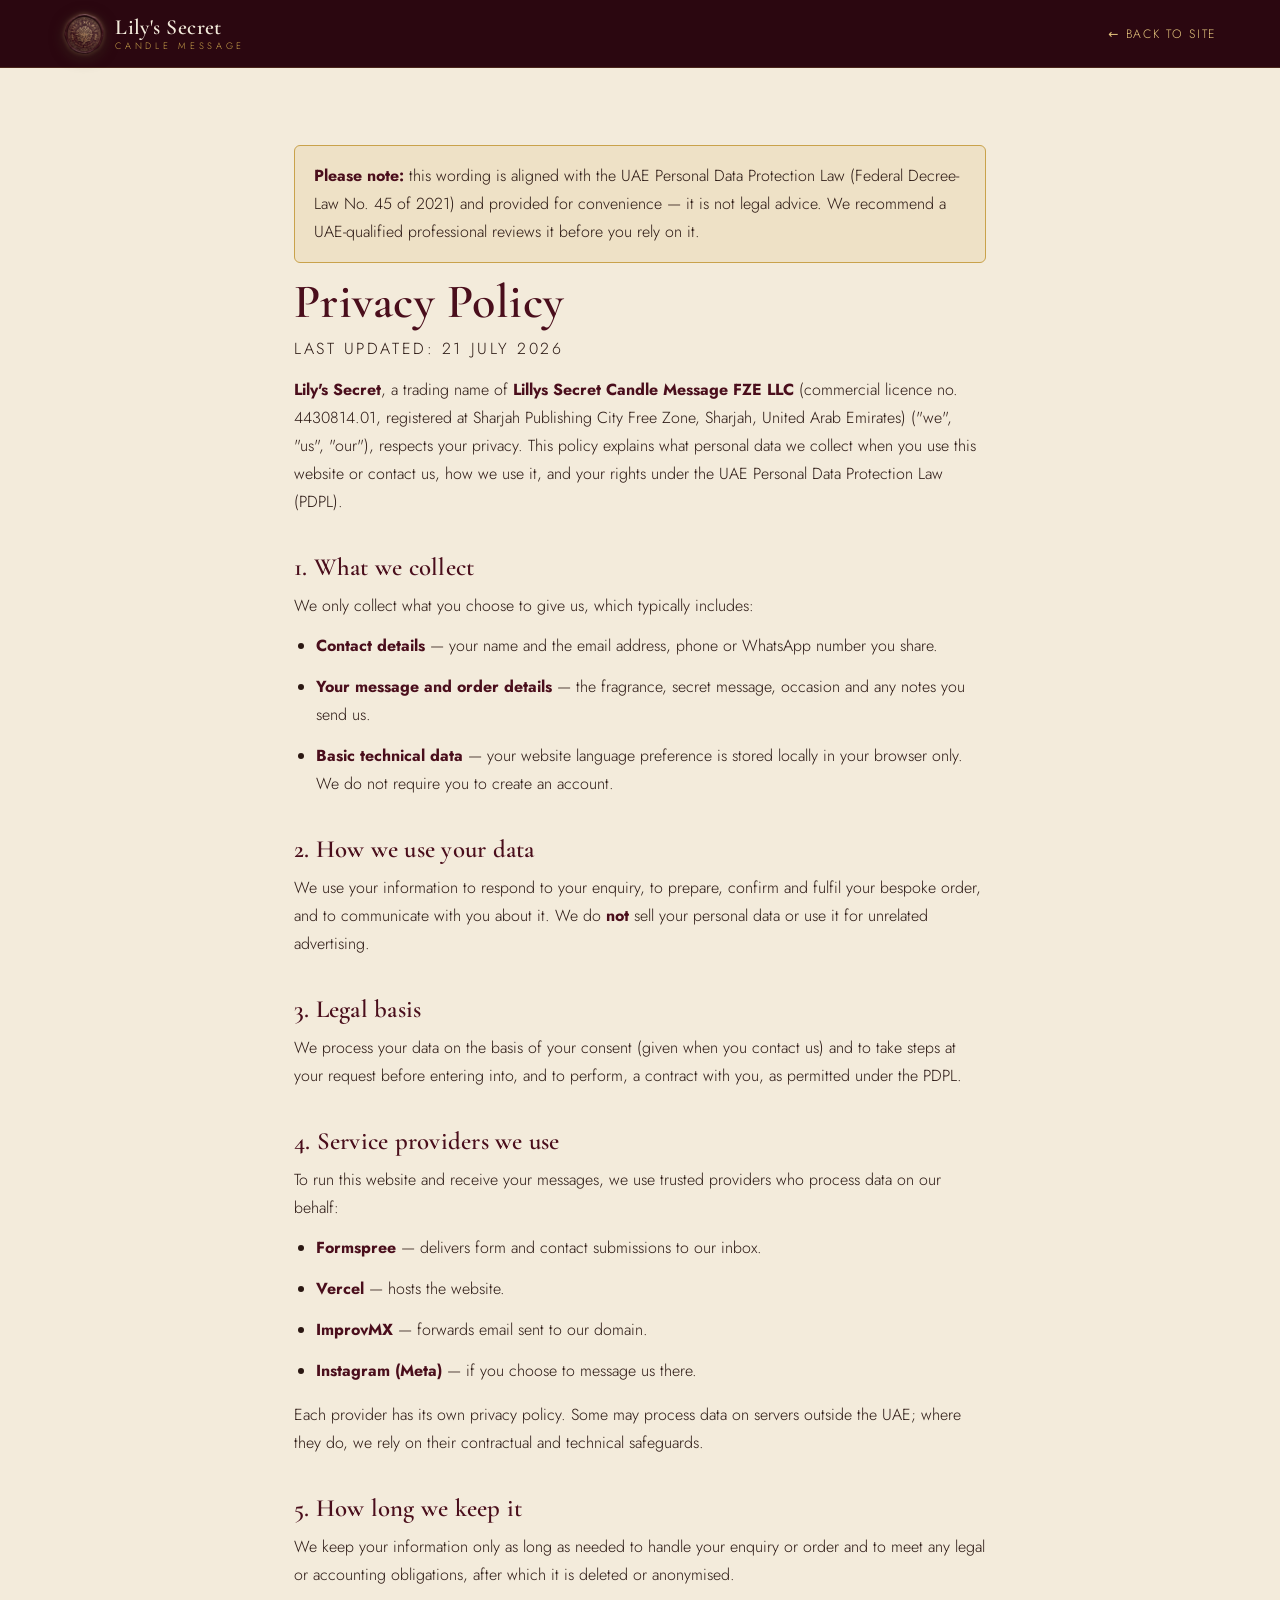
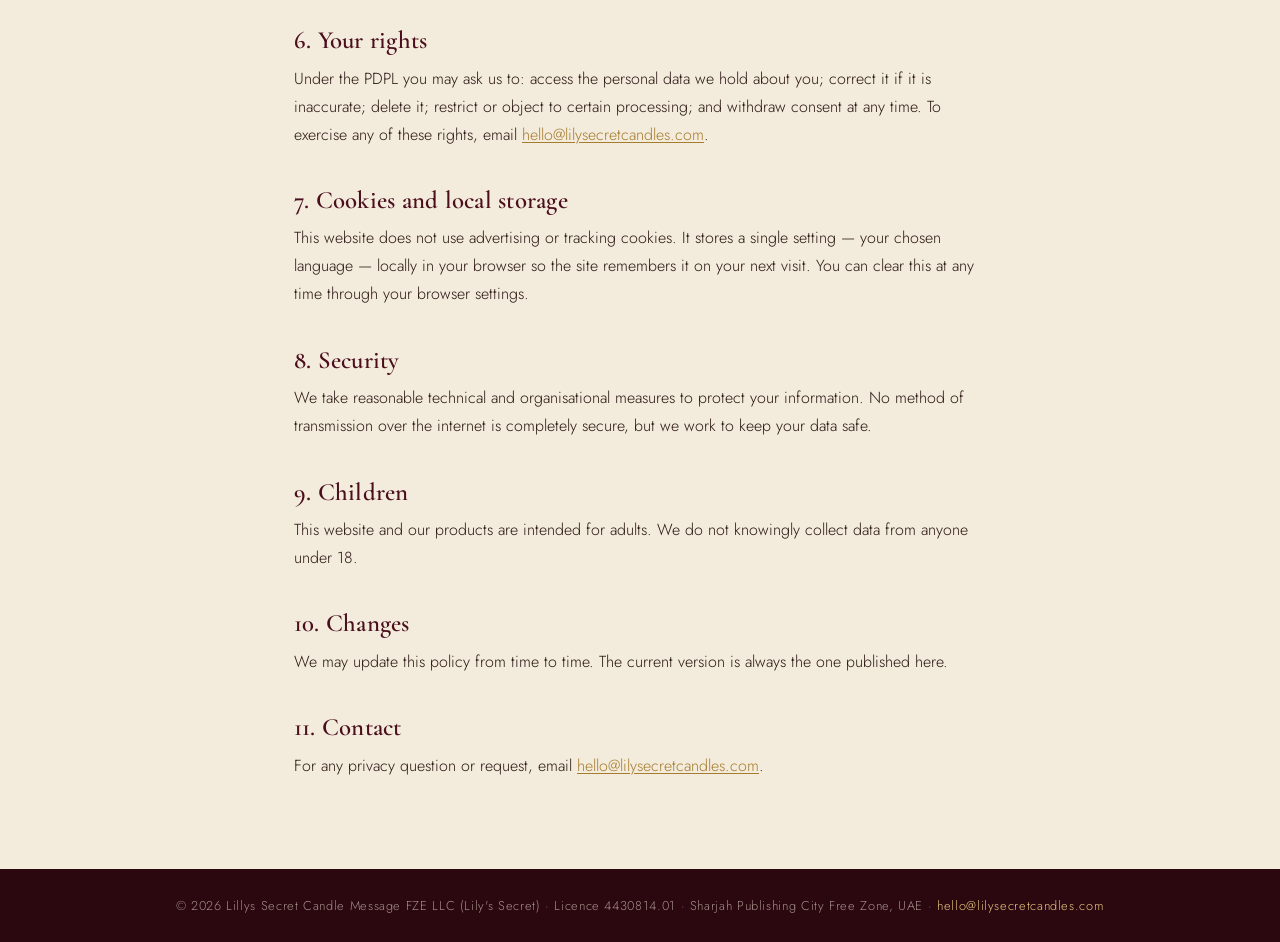
==== commit 43214e6e: "Fill legal pages with real registered entity + licence details From the Sharjah Publishing City busi" ====
--- a/privacy.html
+++ b/privacy.html
@@ -25,12 +25,12 @@
 
 <main class="legal">
   <div class="legal__wrap">
-    <p class="legal__note"><strong>Please note:</strong> this is a starting template aligned with the UAE Personal Data Protection Law (Federal Decree-Law No. 45 of 2021). Replace the highlighted placeholders and have it reviewed by a UAE-qualified professional before relying on it. It is provided for convenience and is not legal advice.</p>
+    <p class="legal__note"><strong>Please note:</strong> this wording is aligned with the UAE Personal Data Protection Law (Federal Decree-Law No. 45 of 2021) and provided for convenience — it is not legal advice. We recommend a UAE-qualified professional reviews it before you rely on it.</p>
 
     <h1>Privacy Policy</h1>
     <p class="legal__updated">Last updated: 21 July 2026</p>
 
-    <p><strong>Lily's Secret</strong> ("we", "us", "our"), based in Dubai, United Arab Emirates, respects your privacy. This policy explains what personal data we collect when you use this website or contact us, how we use it, and your rights under the UAE Personal Data Protection Law (PDPL).</p>
+    <p><strong>Lily's Secret</strong>, a trading name of <strong>Lillys Secret Candle Message FZE LLC</strong> (commercial licence no. 4430814.01, registered at Sharjah Publishing City Free Zone, Sharjah, United Arab Emirates) ("we", "us", "our"), respects your privacy. This policy explains what personal data we collect when you use this website or contact us, how we use it, and your rights under the UAE Personal Data Protection Law (PDPL).</p>
 
     <h2>1. What we collect</h2>
     <p>We only collect what you choose to give us, which typically includes:</p>
@@ -79,6 +79,6 @@
   </div>
 </main>
 
-<footer class="legal-foot">© 2026 Lily's Secret · Candle Message — Dubai, UAE · <a href="mailto:hello@lilysecretcandles.com">hello@lilysecretcandles.com</a></footer>
+<footer class="legal-foot">© 2026 Lillys Secret Candle Message FZE LLC (Lily's Secret) · Licence 4430814.01 · Sharjah Publishing City Free Zone, UAE · <a href="mailto:hello@lilysecretcandles.com">hello@lilysecretcandles.com</a></footer>
 </body>
 </html>
--- a/css/styles.css
+++ b/css/styles.css
@@ -680,7 +680,9 @@
   .how__grid,.craft__wrap,.builder,.reveal-lab{grid-template-columns:1fr}
   .reveal-lab{max-width:460px}
   .craft__intro{max-width:none}
-  .summary{position:relative;top:0;order:-1}
+  /* On mobile the summary + Send/WhatsApp sit AFTER the steps, so customers
+     fill Step III (name/contact) and the order buttons are right there. */
+  .summary{position:relative;top:0;order:2}
   .footer__wrap{grid-template-columns:1fr}
   .occ-grid{grid-template-columns:repeat(2,1fr)}
 }
@@ -861,3 +863,49 @@
 [dir="rtl"] .wa-fab{right:auto;left:20px}
 @media (max-width:560px){.wa-fab{width:52px;height:52px;right:16px;bottom:16px}}
 @media (prefers-reduced-motion:reduce){.wa-fab{animation:none}}
+
+/* WhatsApp order button (in the builder summary) */
+.btn--wa{background:#25D366;color:#fff;box-shadow:0 10px 26px -12px rgba(37,211,102,.7)}
+.btn--wa:hover{background:#1fbe5b;transform:translateY(-3px);box-shadow:0 16px 34px -12px rgba(37,211,102,.8)}
+.btn--wa .btn__wa{width:20px;height:20px;fill:currentColor;flex:none}
+.summary__cta+.summary__cta{margin-top:.7rem}
+
+/* =========================================================
+   FAQ (accordion)
+   ========================================================= */
+.faq{background:var(--cream-100)}
+.faq-list{max-width:760px;margin:0 auto;display:grid;gap:.8rem}
+.faq-item{background:var(--cream);border:1px solid var(--cream-200);border-radius:8px;overflow:hidden;transition:border-color .3s,box-shadow .3s}
+.faq-item[open]{border-color:var(--gold);box-shadow:var(--shadow-soft)}
+.faq-item summary{
+  list-style:none;cursor:pointer;display:flex;align-items:center;justify-content:space-between;gap:1.2rem;
+  padding:1.15rem 1.4rem;font-family:var(--font-display);font-size:1.3rem;color:var(--wine-700);
+}
+.faq-item summary::-webkit-details-marker{display:none}
+.faq-item__ico{position:relative;width:16px;height:16px;flex:none}
+.faq-item__ico::before,.faq-item__ico::after{content:"";position:absolute;background:var(--gold-deep);border-radius:2px;transition:transform .3s var(--ease)}
+.faq-item__ico::before{left:0;top:7px;width:16px;height:2px}
+.faq-item__ico::after{left:7px;top:0;width:2px;height:16px}
+.faq-item[open] .faq-item__ico::after{transform:scaleY(0)}
+.faq-a{padding:0 1.4rem 1.3rem;color:var(--ink-soft);font-size:1rem;line-height:1.7;max-width:64ch}
+[dir="rtl"] .faq-item summary{text-align:right}
+
+/* =========================================================
+   SHARE button (footer)
+   ========================================================= */
+.share-btn{
+  display:inline-flex;align-items:center;gap:.5rem;width:fit-content;margin-top:.4rem;
+  padding:.6rem 1.1rem;border:1px solid rgba(201,162,75,.4);border-radius:40px;
+  color:var(--gold-bright);font-size:.76rem;letter-spacing:.14em;text-transform:uppercase;
+  transition:background .3s,border-color .3s,transform .3s;
+}
+.share-btn:hover{background:rgba(201,162,75,.14);border-color:var(--gold);transform:translateY(-2px)}
+.share-btn svg{width:15px;height:15px;fill:currentColor}
+[lang="ar"] .share-btn,[lang="hi"] .share-btn{letter-spacing:normal;text-transform:none}
+
+/* footer legal-entity line */
+.footer__entity{
+  position:relative;text-align:center;padding:0 var(--gutter) 1.4rem;
+  font-size:.68rem;letter-spacing:.03em;color:rgba(243,235,219,.4);
+  max-width:var(--wrap);margin-inline:auto;line-height:1.5;
+}
